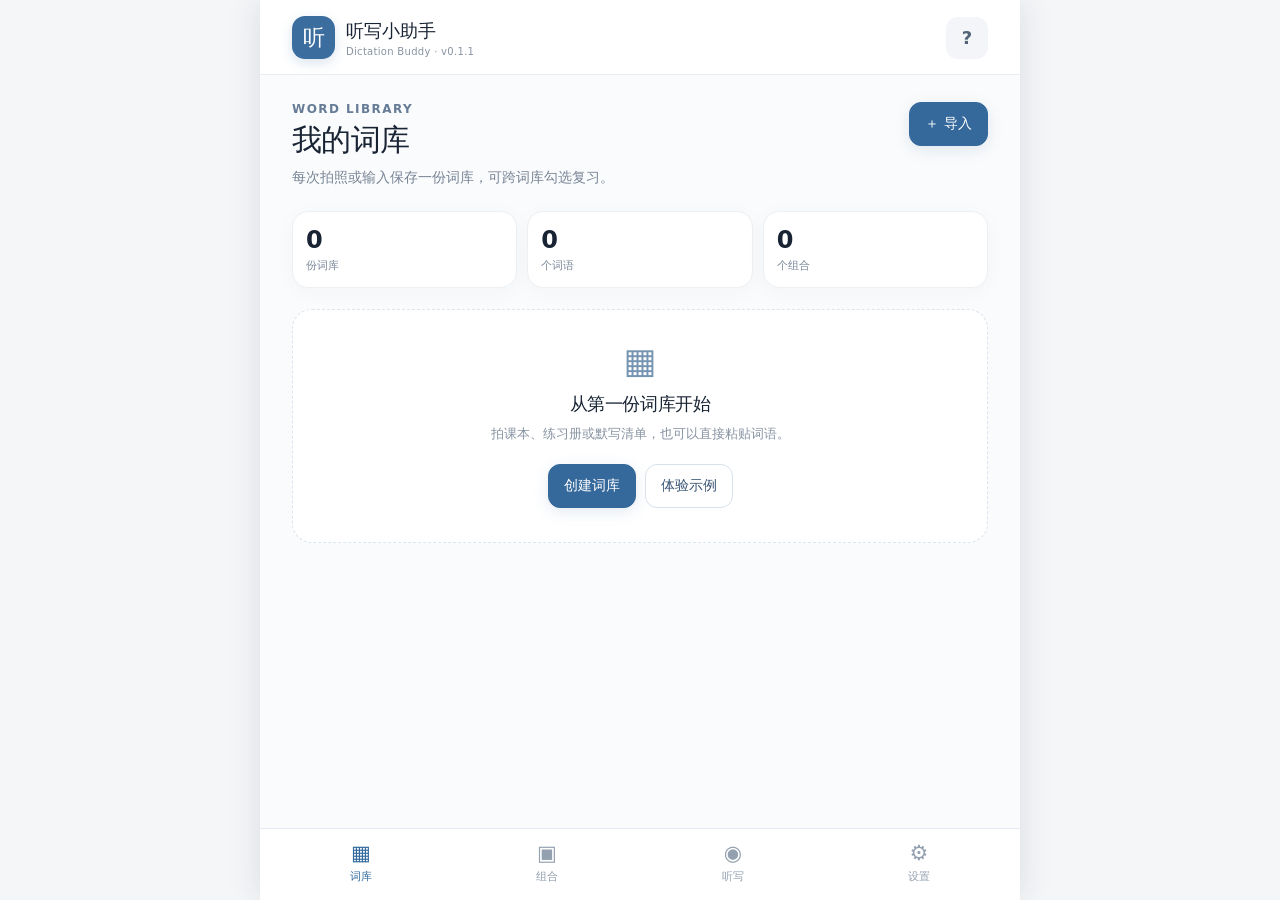
==== index.html @ d5ec65f6 "Add files via upload" ====
<!doctype html>
<html lang="zh-CN">
<head>
  <meta charset="utf-8">
  <meta name="viewport" content="width=device-width, initial-scale=1, viewport-fit=cover">
  <meta name="theme-color" content="#f7f8fa">
  <meta name="description" content="在 iPhone 上拍照导入中文和英文词语，组合词库，顺序或随机听写，并为指定汉字提示写拼音。">
  <meta name="apple-mobile-web-app-capable" content="yes">
  <meta name="apple-mobile-web-app-status-bar-style" content="default">
  <meta name="apple-mobile-web-app-title" content="听写小助手">
  <link rel="apple-touch-icon" href="./assets/icon-192.png">
  <link rel="icon" type="image/svg+xml" href="./assets/icon.svg">
  <link rel="manifest" href="./manifest.webmanifest">
  <link rel="stylesheet" href="./styles.css">
  <title>听写小助手</title>
</head>
<body>
  <div class="app-frame">
    <header class="topbar">
      <div class="brand-icon" aria-hidden="true">听</div>
      <div class="brand-title"><span>听写小助手</span><small>Dictation Buddy · v0.1.1</small></div>
      <button class="icon-button" type="button" id="quickHelp" aria-label="使用帮助" title="使用帮助">?</button>
    </header>
    <main id="mainContent" aria-live="off"></main>
    <div id="selectionBar" class="selection-bar" hidden></div>
    <nav class="bottom-nav" aria-label="主要栏目">
      <button type="button" class="nav-button active" data-tab="banks"><span class="nav-icon">▦</span><span>词库</span></button>
      <button type="button" class="nav-button" data-tab="groups"><span class="nav-icon">▣</span><span>组合</span></button>
      <button type="button" class="nav-button" data-tab="practice"><span class="nav-icon">◉</span><span>听写</span></button>
      <button type="button" class="nav-button" data-tab="settings"><span class="nav-icon">⚙</span><span>设置</span></button>
    </nav>
  </div>
  <div id="overlay" class="overlay" hidden aria-hidden="true">
    <div class="overlay-scrim" data-action="close-modal"></div>
    <section class="modal" role="dialog" aria-modal="true" aria-labelledby="modalTitle">
      <header class="modal-header"><h2 id="modalTitle"></h2><button class="icon-button" type="button" data-action="close-modal" aria-label="关闭">✕</button></header>
      <div id="modalBody" class="modal-body"></div>
    </section>
  </div>
  <div id="toast" class="toast" role="status" aria-live="polite"></div>
  <script type="module" src="./app.js"></script>
</body>
</html>
---- styles.css ----
:root { font-family:-apple-system,BlinkMacSystemFont,"SF Pro Text","PingFang SC","Microsoft YaHei",system-ui,sans-serif; color:#182333; background:#f5f6f8; font-synthesis:none; -webkit-font-smoothing:antialiased; }
*{box-sizing:border-box}body{margin:0;min-width:300px}button,input,textarea,select{font:inherit}button{cursor:pointer;-webkit-tap-highlight-color:transparent}button:disabled{cursor:not-allowed;opacity:.43}button:focus-visible,input:focus-visible,textarea:focus-visible,select:focus-visible{outline:3px solid #a6c6f5;outline-offset:2px}button,input,select,textarea{touch-action:manipulation}
a{color:#2362af}p{line-height:1.65}h1,h2,h3{letter-spacing:-.025em} [hidden]{display:none!important}
.app-frame{max-width:760px;min-height:100dvh;margin:auto;background:#fafbfc;box-shadow:0 0 32px #1d2a4020;padding-bottom:calc(100px + env(safe-area-inset-bottom))}.topbar{display:flex;align-items:center;gap:11px;padding:calc(16px + env(safe-area-inset-top)) 22px 15px;border-bottom:1px solid #e9edf2;background:#fff}.brand-icon{height:43px;width:43px;flex:none;display:grid;place-items:center;color:white;background:#3c6d9f;border-radius:13px;font-weight:750;font-size:22px;box-shadow:0 4px 12px #3c6d9f30}.brand-title{display:flex;flex:1;flex-direction:column;gap:3px;min-width:0}.brand-title>span{font-size:18px;font-weight:750}.brand-title small{color:#8793a1;font-size:10px;letter-spacing:.03em}.icon-button{border:none;background:#f3f5f8;border-radius:12px;min-width:42px;min-height:42px;color:#526478;font-size:18px;font-weight:650}.icon-button:hover{background:#e7edf5}
main{padding:23px 20px 30px}.page-header{display:flex;align-items:flex-start;justify-content:space-between;gap:10px;margin:0 0 22px}.eyebrow{color:#657b96;font-size:12px;letter-spacing:.12em;font-weight:800;text-transform:uppercase;margin-bottom:6px}.page-title{font-size:26px;line-height:1.2;margin:0 0 8px;font-weight:790}.subtext,.hint{font-size:13px;color:#69788a;line-height:1.7}.page-description{margin:0;color:#778495;line-height:1.65;font-size:14px}.stats{display:grid;grid-template-columns:repeat(3,minmax(0,1fr));gap:10px;margin:0 0 21px}.stat{border-radius:16px;background:#fff;border:1px solid #edf0f3;padding:14px 13px;box-shadow:0 4px 22px #1e395008}.stat strong{display:block;font-size:24px;font-weight:800;font-variant-numeric:tabular-nums}.stat span{display:block;color:#7a8898;font-size:11px;margin-top:4px}
.btn{display:inline-flex;align-items:center;justify-content:center;gap:7px;min-height:44px;padding:10px 15px;border-radius:12px;border:1px solid #d8e1ec;background:#fff;color:#385474;font-weight:650;font-size:14px;white-space:nowrap}.btn:active{transform:scale(.99)}.btn-primary{background:#35699b;border-color:#35699b;color:white;box-shadow:0 4px 15px #35699b22}.btn-primary:hover{background:#2f5e8c}.btn-subtle{background:#edf3fa;border-color:#e4edf7;color:#36648f}.btn-danger{border-color:#eed3d2;background:#fff6f5;color:#b04b44}.btn-small{min-height:36px;padding:7px 11px;font-size:12px;border-radius:10px}.btn-wide{width:100%}.btn-ghost{border-color:transparent;background:transparent;color:#4e759c}.action-row{display:flex;flex-wrap:wrap;gap:9px}.section-title{font-size:14px;font-weight:800;margin:23px 0 10px;color:#3f5166}.card{background:white;border:1px solid #e9edf2;border-radius:18px;padding:17px;margin-bottom:13px;box-shadow:0 3px 15px #21354d07}.card-head{display:flex;align-items:flex-start;justify-content:space-between;gap:10px}.card-title{font-size:16px;font-weight:750;margin:0 0 3px;line-height:1.4;overflow-wrap:anywhere}.badge{display:inline-flex;align-items:center;padding:3px 8px;font-size:10px;font-weight:700;background:#edf2f8;color:#54718f;border-radius:7px;margin-right:6px}.bank-body{margin-top:13px;border-top:1px solid #f0f2f4;padding-top:8px}.entry-list{display:flex;flex-direction:column;gap:0}.entry{display:flex;align-items:center;gap:10px;min-height:52px;padding:9px 1px;border-bottom:1px solid #f1f3f6}.entry:last-child{border-bottom:none}.entry-word{flex:1;font-size:16px;line-height:1.5;font-weight:600;min-width:0;overflow-wrap:anywhere}.entry-detail{font-size:11px;color:#64768b;margin-top:4px;font-weight:450}.checkbox{width:21px;height:21px;accent-color:#35699b;flex:none}.entry-tools{display:flex;gap:1px}.text-button{font-size:12px;border:none;background:transparent;color:#647f9c;min-width:42px;min-height:40px;padding:5px}.text-button.danger{color:#ba6761}.muted{color:#8996a3}.bank-actions{display:flex;gap:7px;flex-wrap:wrap;align-items:center;margin-top:12px}.spacer{flex:1}.empty{text-align:center;background:white;padding:34px 16px;border-radius:20px;border:1px dashed #dce4ed}.empty-symbol{font-size:35px;line-height:1;margin-bottom:13px;color:#7494b2}.empty h3{margin:0 0 7px;font-size:18px}.empty p{color:#8793a2;margin:0 0 19px;font-size:13px}.bottom-nav{position:fixed;bottom:0;left:50%;transform:translateX(-50%);width:min(100%,760px);height:calc(72px + env(safe-area-inset-bottom));background:#fffffff5;backdrop-filter:blur(16px);border-top:1px solid #e5eaf0;display:flex;align-items:flex-start;justify-content:space-around;z-index:10;padding:7px 8px env(safe-area-inset-bottom)}.nav-button{min-width:67px;border:0;background:transparent;color:#93a0af;display:flex;flex-direction:column;gap:3px;align-items:center;font-size:11px;font-weight:650;padding:4px}.nav-button.active{color:#346b9e}.nav-icon{font-size:21px;line-height:26px}.selection-bar{z-index:9;position:fixed;bottom:calc(77px + env(safe-area-inset-bottom));left:50%;transform:translateX(-50%);width:min(96%,730px);border-radius:15px;background:#253e5b;color:#fff;box-shadow:0 9px 24px #172d3b42;padding:10px 11px;display:flex;gap:7px;align-items:center;flex-wrap:wrap}.selection-bar .btn{min-height:36px;font-size:12px;padding:6px 9px}.selection-bar strong{font-size:12px;margin:0 3px 0 5px;flex:1}.selection-bar .btn-primary{background:#fff;color:#315d89;border-color:#fff}
.field{display:block;margin:0 0 16px}.field>span{display:block;font-size:13px;font-weight:720;margin-bottom:8px;color:#4e6075}.field input:not([type=checkbox]):not([type=file]),.field select,.field textarea,.form-input{width:100%;display:block;border:1px solid #dce4ed;border-radius:12px;padding:12px 12px;background:#fbfcfe;color:#1d2a3a;font-size:16px;min-height:45px}.field textarea{resize:vertical;min-height:118px;line-height:1.7}.field input[type=file]{width:100%;font-size:14px;background:#f4f7fb;padding:14px;border-radius:12px;border:1px dashed #c6d6e8}.field .hint{display:block;margin-top:7px}.input-row{display:grid;grid-template-columns:1fr 1fr;gap:12px}.option-grid{display:grid;grid-template-columns:repeat(2,minmax(0,1fr));gap:10px}.choice{display:flex;align-items:center;gap:9px;padding:12px;border:1px solid #e3e9f1;border-radius:12px;background:#fff;min-height:50px;color:#526276;font-size:13px}.choice:has(input:checked){background:#eef4fc;border-color:#bdd1e8;color:#2b5885}.choice input{accent-color:#35699b}.setting-panel{background:#fff;border:1px solid #e8edf3;border-radius:18px;padding:17px;margin-bottom:14px}.setting-panel h3{font-size:14px;margin:0 0 16px}.setting-help{font-size:12px;color:#8190a0;margin-top:6px}.tiny-progress{height:7px;border-radius:9px;background:#e8eef5;overflow:hidden;margin-top:14px}.tiny-progress>div{height:100%;background:#6090bc;border-radius:9px;transition:width .3s}.play-card{padding:22px 18px;background:linear-gradient(155deg,#355d83,#223d5e);color:#fff;border-radius:24px;margin-bottom:18px;box-shadow:0 8px 26px #233f5a26}.play-kicker{font-size:12px;color:#bbd4ec;font-weight:700}.play-title{font-size:35px;line-height:1.4;min-height:94px;margin:18px 0 5px;text-align:center;font-weight:780;overflow-wrap:anywhere}.play-meta{font-size:13px;color:#b6cfe6;text-align:center;min-height:21px}.play-actions{display:grid;grid-template-columns:1fr 1fr 1fr;gap:8px;margin-top:19px}.play-actions .btn{min-height:52px;border-color:#ffffff32;background:#ffffff1c;color:#fff;padding:8px}.play-actions .btn-primary{background:#fff;color:#2d5982}.play-card .tiny-progress{background:#ffffff3a}.play-card .tiny-progress>div{background:#b9ddf8}.play-footer{display:flex;justify-content:space-between;align-items:center;margin-top:14px;font-size:12px;color:#cbdaeb}.range-title{display:flex;justify-content:space-between;align-items:center;font-size:12px;color:#5b6d81;font-weight:650;margin:5px 0}.range-title strong{color:#366796;font-variant-numeric:tabular-nums}.field input[type=range]{width:100%;accent-color:#35699b;min-height:28px}.label-chip{display:inline-flex;align-items:center;background:#edf3fa;border:1px solid #d8e5f4;color:#37658f;border-radius:9px;padding:5px 9px;font-size:11px;margin:4px 5px 0 0}.char-grid{display:flex;flex-wrap:wrap;gap:8px;margin:7px 0 15px}.char-toggle{min-width:48px;min-height:52px;border:1px solid #d9e3ef;background:#f7f9fb;border-radius:12px;color:#354a60;font-weight:700;font-size:18px;position:relative}.char-toggle.on{background:#dcebf9;color:#24609b;border-color:#7caad6}.char-toggle .position{font-size:9px;position:absolute;bottom:3px;right:5px;font-weight:500;color:#8595a6}.help-list{color:#526276;line-height:1.8;font-size:14px;padding-left:20px}.small-note{padding:11px 12px;background:#f1f6fc;color:#54708e;border-radius:12px;font-size:12px;line-height:1.65;margin:11px 0}.warning-note{background:#fff8eb;color:#87682b}.ocr-preview{max-width:100%;max-height:190px;border-radius:12px;display:block;margin:10px auto;object-fit:contain}.ocr-status{font-size:12px;color:#416f9b;line-height:1.6;min-height:19px}.overlay{position:fixed;inset:0;z-index:50;display:flex;align-items:flex-end;justify-content:center}.overlay-scrim{position:absolute;inset:0;background:#15263992}.modal{position:relative;display:flex;flex-direction:column;background:#fff;border-radius:24px 24px 0 0;max-width:760px;width:100%;max-height:calc(91dvh - env(safe-area-inset-top));overflow:hidden;box-shadow:0 10px 50px #10263e33;padding-bottom:env(safe-area-inset-bottom)}.modal-header{flex:none;display:flex;align-items:center;justify-content:space-between;padding:16px 18px;border-bottom:1px solid #edf0f4}.modal-header h2{margin:0;font-size:18px}.modal-body{overflow-y:auto;-webkit-overflow-scrolling:touch;padding:18px 19px 24px}.toast{position:fixed;bottom:calc(95px + env(safe-area-inset-bottom));left:50%;transform:translate(-50%,15px);max-width:min(440px,90vw);padding:11px 17px;background:#24394f;color:#fff;border-radius:12px;z-index:100;box-shadow:0 8px 24px #27384b40;opacity:0;pointer-events:none;transition:opacity .2s,transform .2s;font-size:13px;line-height:1.5}.toast.show{opacity:1;transform:translate(-50%,0)}
@media(min-width:640px){main{padding:27px 32px}.topbar{padding-left:32px;padding-right:32px}.modal{max-height:85dvh;margin:auto;border-radius:24px}.overlay{align-items:center}.page-title{font-size:30px}.card{padding:20px}.play-card{padding:27px 25px}.play-title{font-size:42px}}
@media(prefers-reduced-motion:reduce){*,*::before,*::after{transition:none!important;animation:none!important}}

/* Dual-path word entry and pre-save verification */
.import-methods{display:grid;grid-template-columns:1fr 1fr;gap:10px}.import-method{display:flex;gap:10px;align-items:center;text-align:left;border-radius:14px;background:#fff;border:1px solid #dde6f0;min-height:74px;padding:11px;color:#38536f;font-weight:750;font-size:14px}.import-method.active{border-color:#6190bf;background:#eaf2fb;box-shadow:inset 0 0 0 1px #adc9e4}.import-method small{display:block;font-size:10px;font-weight:500;color:#71859b;margin-top:4px;line-height:1.4}.method-symbol{display:grid;place-items:center;border-radius:10px;width:31px;height:34px;flex:none;background:#e5edf6;color:#49759f;font-size:20px}.review-summary{background:#f3f7fc;padding:13px;border-radius:13px;margin-bottom:13px}.review-summary>strong{font-size:15px;margin-right:9px}.review-list{display:flex;flex-direction:column;gap:9px}.review-item{border:1px solid #e6ebf0;border-radius:13px;padding:9px}.review-item-top{display:flex;gap:8px;align-items:center}.review-index{font-size:12px;color:#8a9aae;width:20px;text-align:center;flex:none}.review-text{border:1px solid #dbe3ef;border-radius:9px;background:#fff;min-height:43px;padding:9px;min-width:0;flex:1;font-size:16px;color:#17283b}.review-item-bottom{display:flex;align-items:center;justify-content:space-between;flex-wrap:wrap;gap:5px 10px;padding-left:19px}.review-marks{display:flex;flex-wrap:wrap;gap:7px;padding:8px 3px 6px 20px}.review-marks[hidden]{display:none}.review-marks .char-toggle{min-width:45px;min-height:49px}
@media(max-width:390px){.import-method{padding:8px;gap:6px;font-size:12px}.import-method small{font-size:9px}.method-symbol{width:25px}}

.visually-hidden-file{position:absolute;width:1px;height:1px;opacity:0;overflow:hidden;clip-path:inset(50%);pointer-events:none}
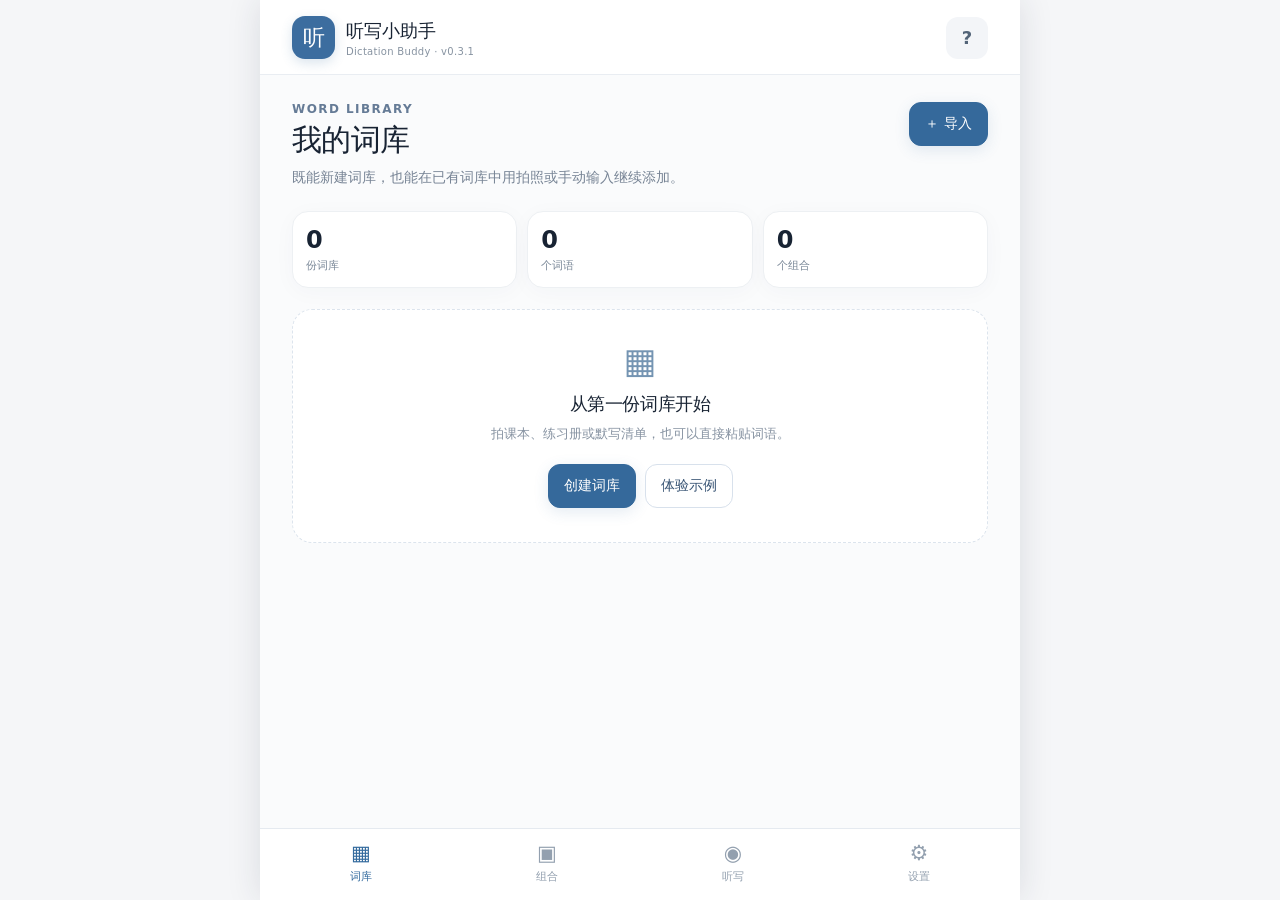
==== commit 244faa08: "Add files via upload" ====
--- a/index.html
+++ b/index.html
@@ -18,7 +18,7 @@
   <div class="app-frame">
     <header class="topbar">
       <div class="brand-icon" aria-hidden="true">听</div>
-      <div class="brand-title"><span>听写小助手</span><small>Dictation Buddy · v0.1.1</small></div>
+      <div class="brand-title"><span>听写小助手</span><small>Dictation Buddy · v0.3.1</small></div>
       <button class="icon-button" type="button" id="quickHelp" aria-label="使用帮助" title="使用帮助">?</button>
     </header>
     <main id="mainContent" aria-live="off"></main>
--- a/styles.css
+++ b/styles.css
@@ -13,3 +13,29 @@
 @media(max-width:390px){.import-method{padding:8px;gap:6px;font-size:12px}.import-method small{font-size:9px}.method-symbol{width:25px}}
 
 .visually-hidden-file{position:absolute;width:1px;height:1px;opacity:0;overflow:hidden;clip-path:inset(50%);pointer-events:none}
+
+/* v0.3 visible dictation controls and finger-driven image cropping */
+.focus-heading{font-size:17px!important;margin-bottom:8px!important}
+.setting-focus{border:1px solid #e4eaf2;border-radius:15px;padding:13px;margin:13px 0;background:#fbfdff}
+.setting-focus-name{display:flex;flex-direction:column;gap:6px;margin-bottom:12px;line-height:1.45}
+.setting-focus-name strong{font-size:14px;color:#29435e}
+.setting-focus-name small{font-size:12px;color:#6a7c90}
+.settings-count{grid-template-columns:repeat(5,minmax(0,1fr));gap:6px}
+.setting-count-option{padding:9px 2px;justify-content:center;gap:3px;flex-direction:column;min-height:50px;white-space:nowrap}
+.setting-count-option input{width:17px;height:17px}
+.writing-presets{grid-template-columns:repeat(4,1fr);gap:7px;margin-top:10px}
+.writing-presets .btn{padding:8px 2px;min-height:43px}
+.crop-help{font-size:12px;color:#476d91;margin:6px 0 10px}
+.crop-stage{display:inline-block;position:relative;line-height:0;max-width:100%;touch-action:none;user-select:none;-webkit-user-select:none;border-radius:9px;overflow:visible;background:#e3e7ed;}
+.crop-stage img{display:block;max-width:100%;max-height:350px;width:auto;height:auto;object-fit:contain;pointer-events:none;border-radius:9px}
+.crop-box{position:absolute;z-index:1;box-shadow:0 0 0 2000px #142c4559;border:2px solid #eaf5ff;outline:2px solid #327cc0;outline-offset:0;cursor:move;line-height:normal}
+.crop-handle{position:absolute;display:block;width:23px;height:23px;background:#fff;border:3px solid #347fbf;border-radius:50%;box-shadow:0 2px 6px #223e5855;touch-action:none}
+.crop-handle.tl{left:-12px;top:-12px;cursor:nwse-resize}.crop-handle.tr{right:-12px;top:-12px;cursor:nesw-resize}.crop-handle.bl{left:-12px;bottom:-12px;cursor:nesw-resize}.crop-handle.br{right:-12px;bottom:-12px;cursor:nwse-resize}
+.crop-info{display:flex;align-items:center;justify-content:space-between;gap:10px;margin:11px 0 4px;font-size:12px;color:#58728c}
+@media(max-width:375px){.setting-count-option strong{font-size:12px}}
+
+/* v0.3.1 explicit add-to-existing-bank entry points */
+.bank-add-actions{display:grid;grid-template-columns:minmax(0,1fr) minmax(0,1fr);gap:8px;margin-top:14px}
+.bank-add-btn{white-space:normal;min-height:45px;padding:8px 7px;font-size:13px;line-height:1.3;background:#eef5fd;color:#305f8c;border-color:#d3e3f2;box-shadow:none}
+.bank-add-btn:active{background:#ddeafa}
+@media(max-width:365px){.bank-add-btn{font-size:12px;padding:7px 4px}}
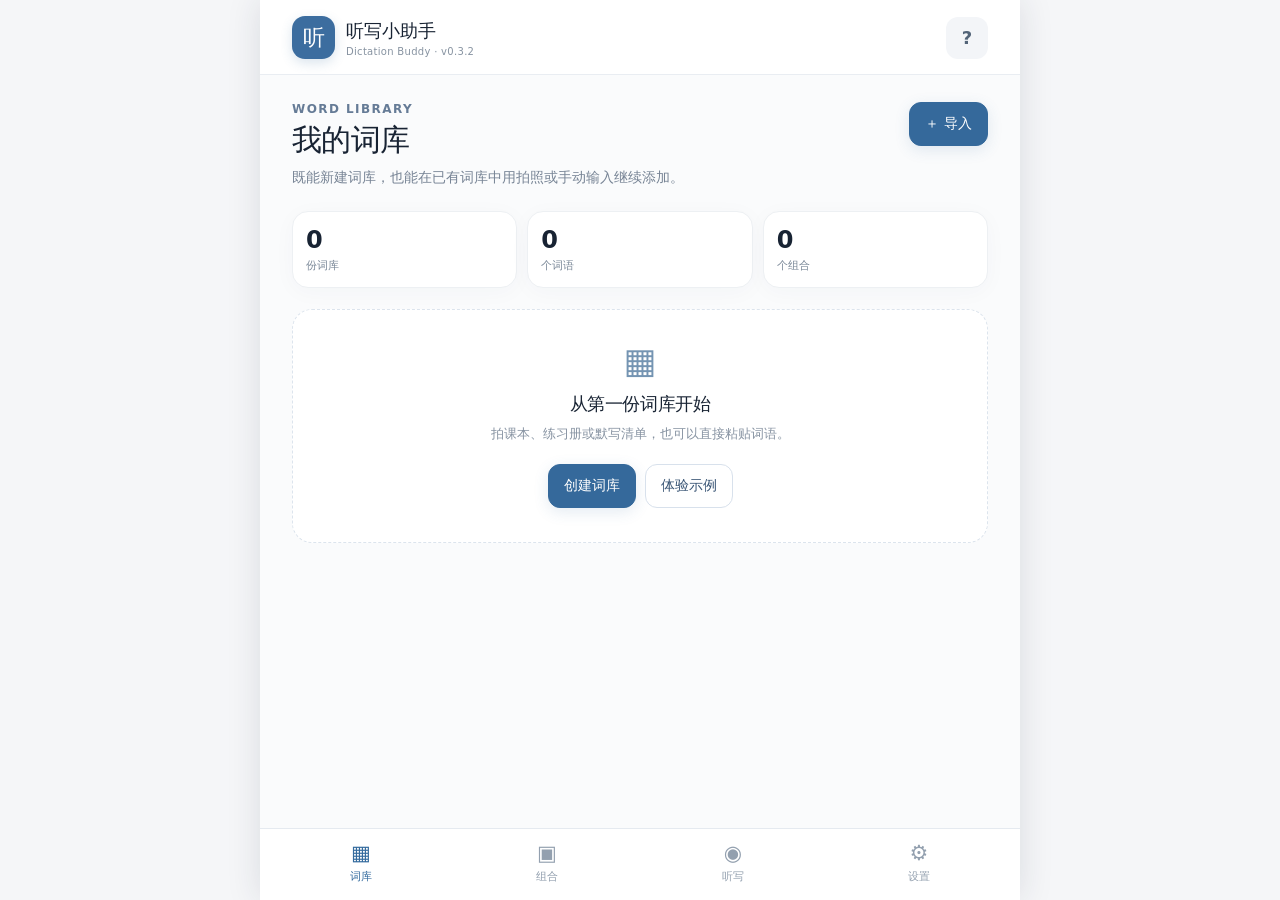
==== commit 3ecbb79e: "Add files via upload" ====
--- a/index.html
+++ b/index.html
@@ -18,7 +18,7 @@
   <div class="app-frame">
     <header class="topbar">
       <div class="brand-icon" aria-hidden="true">听</div>
-      <div class="brand-title"><span>听写小助手</span><small>Dictation Buddy · v0.3.1</small></div>
+      <div class="brand-title"><span>听写小助手</span><small>Dictation Buddy · v0.3.2</small></div>
       <button class="icon-button" type="button" id="quickHelp" aria-label="使用帮助" title="使用帮助">?</button>
     </header>
     <main id="mainContent" aria-live="off"></main>
@@ -35,6 +35,7 @@
     <section class="modal" role="dialog" aria-modal="true" aria-labelledby="modalTitle">
       <header class="modal-header"><h2 id="modalTitle"></h2><button class="icon-button" type="button" data-action="close-modal" aria-label="关闭">✕</button></header>
       <div id="modalBody" class="modal-body"></div>
+      <footer id="modalActionBar" class="modal-actionbar" hidden aria-label="识别步骤操作"></footer>
     </section>
   </div>
   <div id="toast" class="toast" role="status" aria-live="polite"></div>
--- a/styles.css
+++ b/styles.css
@@ -39,3 +39,18 @@
 .bank-add-btn{white-space:normal;min-height:45px;padding:8px 7px;font-size:13px;line-height:1.3;background:#eef5fd;color:#305f8c;border-color:#d3e3f2;box-shadow:none}
 .bank-add-btn:active{background:#ddeafa}
 @media(max-width:365px){.bank-add-btn{font-size:12px;padding:7px 4px}}
+
+/* v0.3.2: Image selection is now a visible two-step flow on iPhone. */
+.modal-actionbar{flex:none;position:relative;z-index:3;border-top:1px solid #dde7f1;background:#fff;padding:12px 19px calc(12px + env(safe-area-inset-bottom));box-shadow:0 -8px 20px #18354c12}
+.modal{padding-bottom:0}
+.modal-body{padding-bottom:calc(24px + env(safe-area-inset-bottom))}
+.crop-action-caption{font-size:12px;line-height:1.4;font-weight:700;color:#486c91;margin-bottom:9px}
+.crop-action-buttons{display:flex;gap:9px}
+.crop-confirm-button{flex:1;min-height:54px;font-size:16px;white-space:normal}
+.crop-action-buttons .btn:not(.crop-confirm-button){min-width:96px;white-space:normal}
+.crop-stage-wrap{display:flex;justify-content:center;overflow:visible;padding:8px 5px}
+.crop-confirmed{border:1px solid #c5d9eb;background:#f3f8fd;border-radius:15px;padding:12px;text-align:center;margin:10px 0}
+.crop-confirmed-title{font-weight:800;color:#326894;font-size:15px;margin-bottom:6px}
+.crop-result-preview{max-width:100%;max-height:220px;object-fit:contain;border:1px solid #e1e7ed;border-radius:9px;background:#fff;display:block;margin:10px auto 0}
+.update-status{background:#f3f7fc;color:#426889;border-radius:12px;padding:11px 12px;font-size:13px;line-height:1.5;margin:13px 0}
+@media(max-height:680px){.crop-result-preview{max-height:145px}.crop-stage img{max-height:250px}}
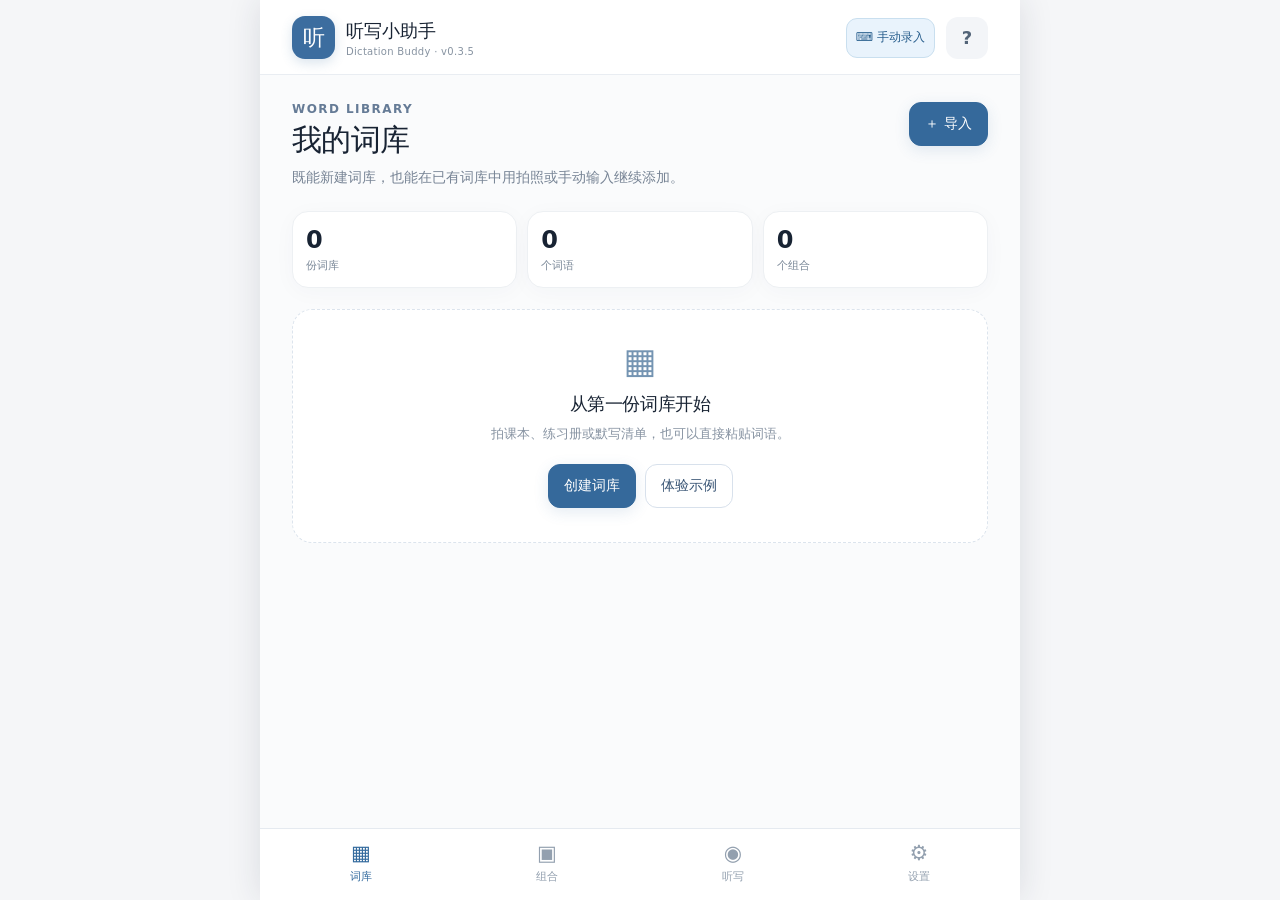
==== commit ab496be6: "Add files via upload" ====
--- a/index.html
+++ b/index.html
@@ -11,14 +11,15 @@
   <link rel="apple-touch-icon" href="./assets/icon-192.png">
   <link rel="icon" type="image/svg+xml" href="./assets/icon.svg">
   <link rel="manifest" href="./manifest.webmanifest">
-  <link rel="stylesheet" href="./styles.css">
+  <link rel="stylesheet" href="./styles.css?v=0.3.5">
   <title>听写小助手</title>
 </head>
 <body>
   <div class="app-frame">
     <header class="topbar">
       <div class="brand-icon" aria-hidden="true">听</div>
-      <div class="brand-title"><span>听写小助手</span><small>Dictation Buddy · v0.3.2</small></div>
+      <div class="brand-title"><span>听写小助手</span><small>Dictation Buddy · v0.3.5</small></div>
+      <a class="top-manual-link" href="./manual.html" aria-label="独立手动录入页面">⌨ 手动录入</a>
       <button class="icon-button" type="button" id="quickHelp" aria-label="使用帮助" title="使用帮助">?</button>
     </header>
     <main id="mainContent" aria-live="off"></main>
@@ -39,6 +40,6 @@
     </section>
   </div>
   <div id="toast" class="toast" role="status" aria-live="polite"></div>
-  <script type="module" src="./app.js"></script>
+  <script type="module" src="./app.js?v=0.3.5"></script>
 </body>
 </html>
--- a/styles.css
+++ b/styles.css
@@ -54,3 +54,20 @@
 .crop-result-preview{max-width:100%;max-height:220px;object-fit:contain;border:1px solid #e1e7ed;border-radius:9px;background:#fff;display:block;margin:10px auto 0}
 .update-status{background:#f3f7fc;color:#426889;border-radius:12px;padding:11px 12px;font-size:13px;line-height:1.5;margin:13px 0}
 @media(max-height:680px){.crop-result-preview{max-height:145px}.crop-stage img{max-height:250px}}
+
+/* v0.3.3: clear handwritten OCR availability and connection diagnostics. */
+.ocr-service-alert{border:1px solid #e8d6ae;background:#fff8ea;color:#7d5b2c;border-radius:12px;padding:12px 13px;font-size:13px;line-height:1.6;margin:8px 0 13px}
+#ocrAvailability{font-size:12px;margin:8px 0}#ocrConnectionStatus{overflow-wrap:anywhere}
+
+/* v0.3.4: direct, always-available manual entry without a dependent popup. */
+.top-manual-link{display:inline-flex;align-items:center;justify-content:center;min-height:40px;min-width:80px;padding:6px 9px;white-space:nowrap;background:#e9f3fc;border:1px solid #c9dfef;border-radius:11px;color:#285e8d;font-size:12px;font-weight:800;text-decoration:none;flex:none}
+.top-manual-link:focus-visible{outline:3px solid #8bc1eb;outline-offset:2px}
+.import-primary-zone{padding:13px;border:1px solid #bfd8ef;background:#f3f9ff;border-radius:14px;margin:4px 0 14px}
+.import-primary-zone .field{margin-bottom:10px}
+.import-primary-zone .field>span{font-size:15px;color:#315e8b}
+.import-primary-zone textarea{background:#fff!important;min-height:125px}
+.manual-import-tip{color:#436b91;font-size:12px;line-height:1.6;margin-top:3px}
+@media(max-width:420px){.topbar{padding-left:12px;padding-right:12px;gap:7px}.brand-title>span{font-size:17px}.brand-title small{font-size:9px}.brand-icon{width:39px;height:39px}.icon-button{min-width:35px;min-height:39px}.top-manual-link{min-width:76px;padding:5px 7px}}
+
+/* v0.3.5: readable voice tuning, brief musical cues, no obscured controls */
+.tune-presets{margin:8px 0 17px}.tune-presets .btn{white-space:normal;flex:1;min-width:118px}.fine-details{border-top:1px solid #eef1f5;padding:13px 0 1px;margin:15px 0 6px}.fine-details summary{font-size:13px;color:#315e8a;font-weight:750;cursor:pointer;min-height:28px}.fine-details[open] .field{margin-top:14px}.cue-choice{margin:8px 0;min-height:48px}.cue-choice input{width:19px;height:19px}.focus-heading{font-size:15px!important;margin:0 0 12px!important}.setting-panel input[type=range]{width:100%;accent-color:#35699b;min-height:32px}.setting-panel .field select{width:100%}@media(max-width:370px){.tune-presets .btn{font-size:12px;padding:9px 10px}}
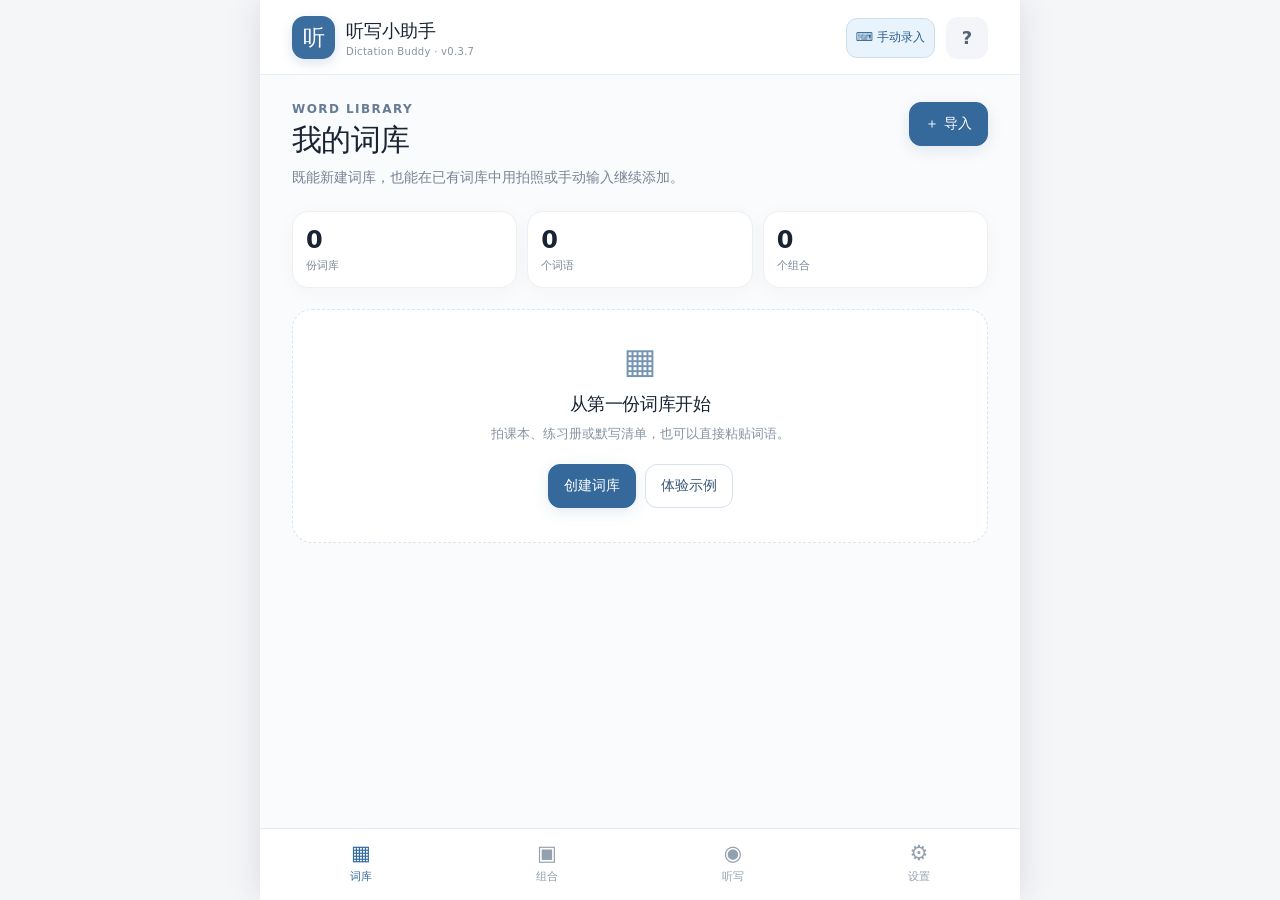
==== commit 73c66447: "Add files via upload" ====
--- a/index.html
+++ b/index.html
@@ -11,14 +11,14 @@
   <link rel="apple-touch-icon" href="./assets/icon-192.png">
   <link rel="icon" type="image/svg+xml" href="./assets/icon.svg">
   <link rel="manifest" href="./manifest.webmanifest">
-  <link rel="stylesheet" href="./styles.css?v=0.3.5">
+  <link rel="stylesheet" href="./styles.css?v=0.3.7">
   <title>听写小助手</title>
 </head>
 <body>
   <div class="app-frame">
     <header class="topbar">
       <div class="brand-icon" aria-hidden="true">听</div>
-      <div class="brand-title"><span>听写小助手</span><small>Dictation Buddy · v0.3.5</small></div>
+      <div class="brand-title"><span>听写小助手</span><small>Dictation Buddy · v0.3.7</small></div>
       <a class="top-manual-link" href="./manual.html" aria-label="独立手动录入页面">⌨ 手动录入</a>
       <button class="icon-button" type="button" id="quickHelp" aria-label="使用帮助" title="使用帮助">?</button>
     </header>
@@ -40,6 +40,6 @@
     </section>
   </div>
   <div id="toast" class="toast" role="status" aria-live="polite"></div>
-  <script type="module" src="./app.js?v=0.3.5"></script>
+  <script type="module" src="./app.js?v=0.3.7"></script>
 </body>
 </html>
--- a/styles.css
+++ b/styles.css
@@ -71,3 +71,21 @@
 
 /* v0.3.5: readable voice tuning, brief musical cues, no obscured controls */
 .tune-presets{margin:8px 0 17px}.tune-presets .btn{white-space:normal;flex:1;min-width:118px}.fine-details{border-top:1px solid #eef1f5;padding:13px 0 1px;margin:15px 0 6px}.fine-details summary{font-size:13px;color:#315e8a;font-weight:750;cursor:pointer;min-height:28px}.fine-details[open] .field{margin-top:14px}.cue-choice{margin:8px 0;min-height:48px}.cue-choice input{width:19px;height:19px}.focus-heading{font-size:15px!important;margin:0 0 12px!important}.setting-panel input[type=range]{width:100%;accent-color:#35699b;min-height:32px}.setting-panel .field select{width:100%}@media(max-width:370px){.tune-presets .btn{font-size:12px;padding:9px 10px}}
+
+/* v0.3.7: user-selected MP3 intro/outro and voice choices */
+.music-picker{display:flex;gap:7px;align-items:center;flex-wrap:wrap;padding:10px 11px;background:#f8fafc;border:1px solid #e4eaf2;border-radius:12px;margin:7px 0 14px}
+.music-name{flex:1 0 100%;display:flex;flex-direction:column;gap:3px;color:#294a6d;font-size:13px}
+.music-name small{font-size:12px;color:#71859a;overflow-wrap:anywhere}
+.music-picker .btn{min-height:41px;flex:1;white-space:normal;font-size:12px;padding:9px 7px;text-align:center}
+#zhTestText{min-height:46px;font-size:16px}
+
+/* v0.3.7 Chinese voice audition library */
+.voice-gallery-details{border:1px solid #e3eaf3;border-radius:12px;background:#fff;padding:9px 10px;margin:10px 0 12px}
+.voice-gallery-details summary{cursor:pointer;font-size:13px;font-weight:650;color:#2b4866;padding:5px}
+.voice-gallery{display:grid;gap:7px;margin-top:8px;max-height:290px;overflow-y:auto;-webkit-overflow-scrolling:touch}
+.voice-gallery-item{display:flex;gap:6px;align-items:center;border:1px solid #eef1f6;border-radius:9px;padding:8px;background:#f9fbfe}
+.voice-gallery-name{flex:1;min-width:80px;display:flex;flex-direction:column;gap:2px;overflow-wrap:anywhere}
+.voice-gallery-name strong{font-size:12px;color:#263a52}
+.voice-gallery-name small{font-size:11px;color:#73859a}
+.voice-gallery-item .btn{font-size:12px;min-height:35px;padding:6px 8px}
+@media(max-width:360px){.voice-gallery-item .btn{font-size:11px;padding:6px 5px}}
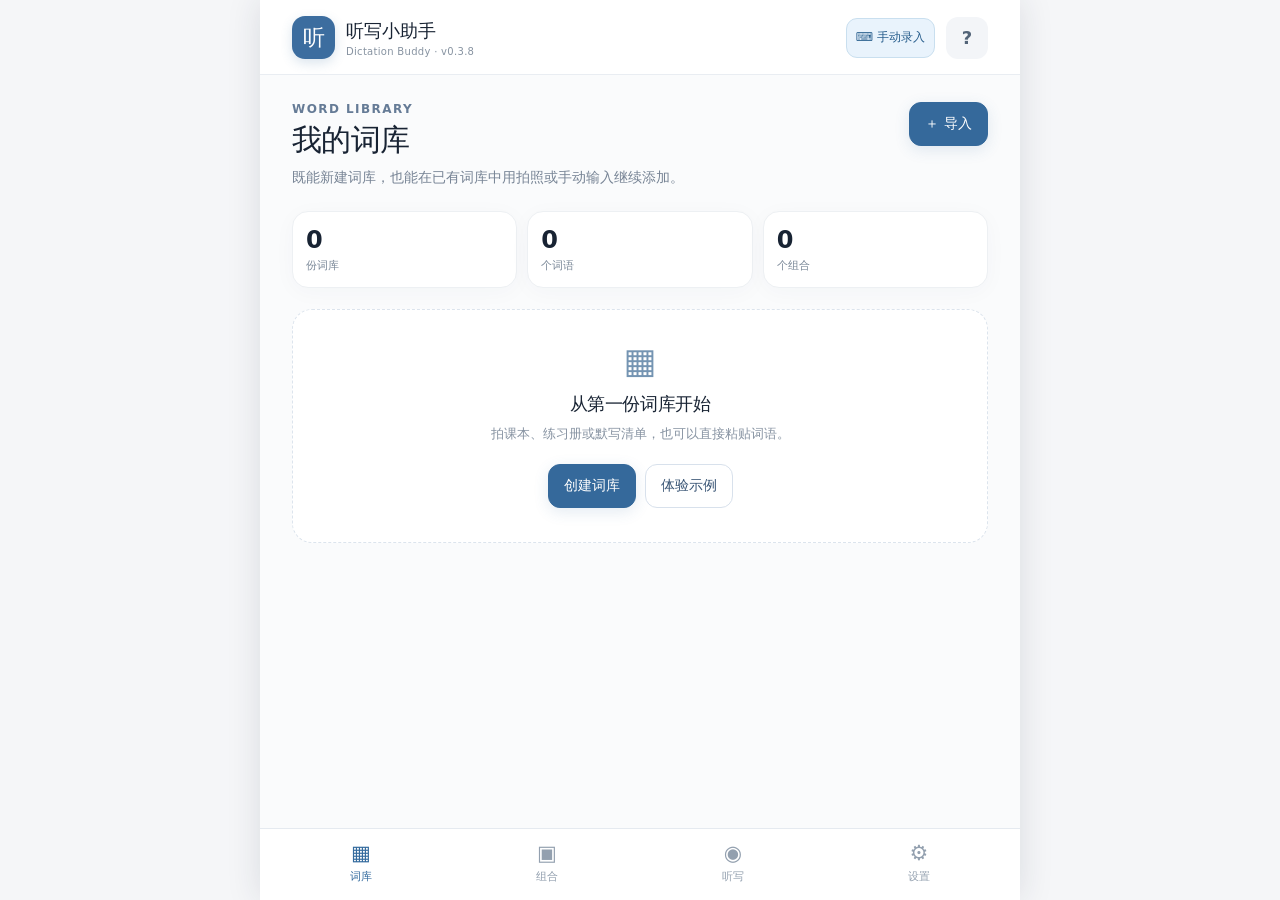
==== commit 201c77d9: "Add files via upload" ====
--- a/index.html
+++ b/index.html
@@ -11,14 +11,14 @@
   <link rel="apple-touch-icon" href="./assets/icon-192.png">
   <link rel="icon" type="image/svg+xml" href="./assets/icon.svg">
   <link rel="manifest" href="./manifest.webmanifest">
-  <link rel="stylesheet" href="./styles.css?v=0.3.7">
+  <link rel="stylesheet" href="./styles.css?v=0.3.8">
   <title>听写小助手</title>
 </head>
 <body>
   <div class="app-frame">
     <header class="topbar">
       <div class="brand-icon" aria-hidden="true">听</div>
-      <div class="brand-title"><span>听写小助手</span><small>Dictation Buddy · v0.3.7</small></div>
+      <div class="brand-title"><span>听写小助手</span><small>Dictation Buddy · v0.3.8</small></div>
       <a class="top-manual-link" href="./manual.html" aria-label="独立手动录入页面">⌨ 手动录入</a>
       <button class="icon-button" type="button" id="quickHelp" aria-label="使用帮助" title="使用帮助">?</button>
     </header>
@@ -40,6 +40,6 @@
     </section>
   </div>
   <div id="toast" class="toast" role="status" aria-live="polite"></div>
-  <script type="module" src="./app.js?v=0.3.7"></script>
+  <script type="module" src="./app.js?v=0.3.8"></script>
 </body>
 </html>
--- a/styles.css
+++ b/styles.css
@@ -72,14 +72,14 @@
 /* v0.3.5: readable voice tuning, brief musical cues, no obscured controls */
 .tune-presets{margin:8px 0 17px}.tune-presets .btn{white-space:normal;flex:1;min-width:118px}.fine-details{border-top:1px solid #eef1f5;padding:13px 0 1px;margin:15px 0 6px}.fine-details summary{font-size:13px;color:#315e8a;font-weight:750;cursor:pointer;min-height:28px}.fine-details[open] .field{margin-top:14px}.cue-choice{margin:8px 0;min-height:48px}.cue-choice input{width:19px;height:19px}.focus-heading{font-size:15px!important;margin:0 0 12px!important}.setting-panel input[type=range]{width:100%;accent-color:#35699b;min-height:32px}.setting-panel .field select{width:100%}@media(max-width:370px){.tune-presets .btn{font-size:12px;padding:9px 10px}}
 
-/* v0.3.7: user-selected MP3 intro/outro and voice choices */
+/* v0.3.8: user-selected MP3 intro/outro and voice choices */
 .music-picker{display:flex;gap:7px;align-items:center;flex-wrap:wrap;padding:10px 11px;background:#f8fafc;border:1px solid #e4eaf2;border-radius:12px;margin:7px 0 14px}
 .music-name{flex:1 0 100%;display:flex;flex-direction:column;gap:3px;color:#294a6d;font-size:13px}
 .music-name small{font-size:12px;color:#71859a;overflow-wrap:anywhere}
 .music-picker .btn{min-height:41px;flex:1;white-space:normal;font-size:12px;padding:9px 7px;text-align:center}
 #zhTestText{min-height:46px;font-size:16px}
 
-/* v0.3.7 Chinese voice audition library */
+/* v0.3.8 Chinese voice audition library */
 .voice-gallery-details{border:1px solid #e3eaf3;border-radius:12px;background:#fff;padding:9px 10px;margin:10px 0 12px}
 .voice-gallery-details summary{cursor:pointer;font-size:13px;font-weight:650;color:#2b4866;padding:5px}
 .voice-gallery{display:grid;gap:7px;margin-top:8px;max-height:290px;overflow-y:auto;-webkit-overflow-scrolling:touch}
